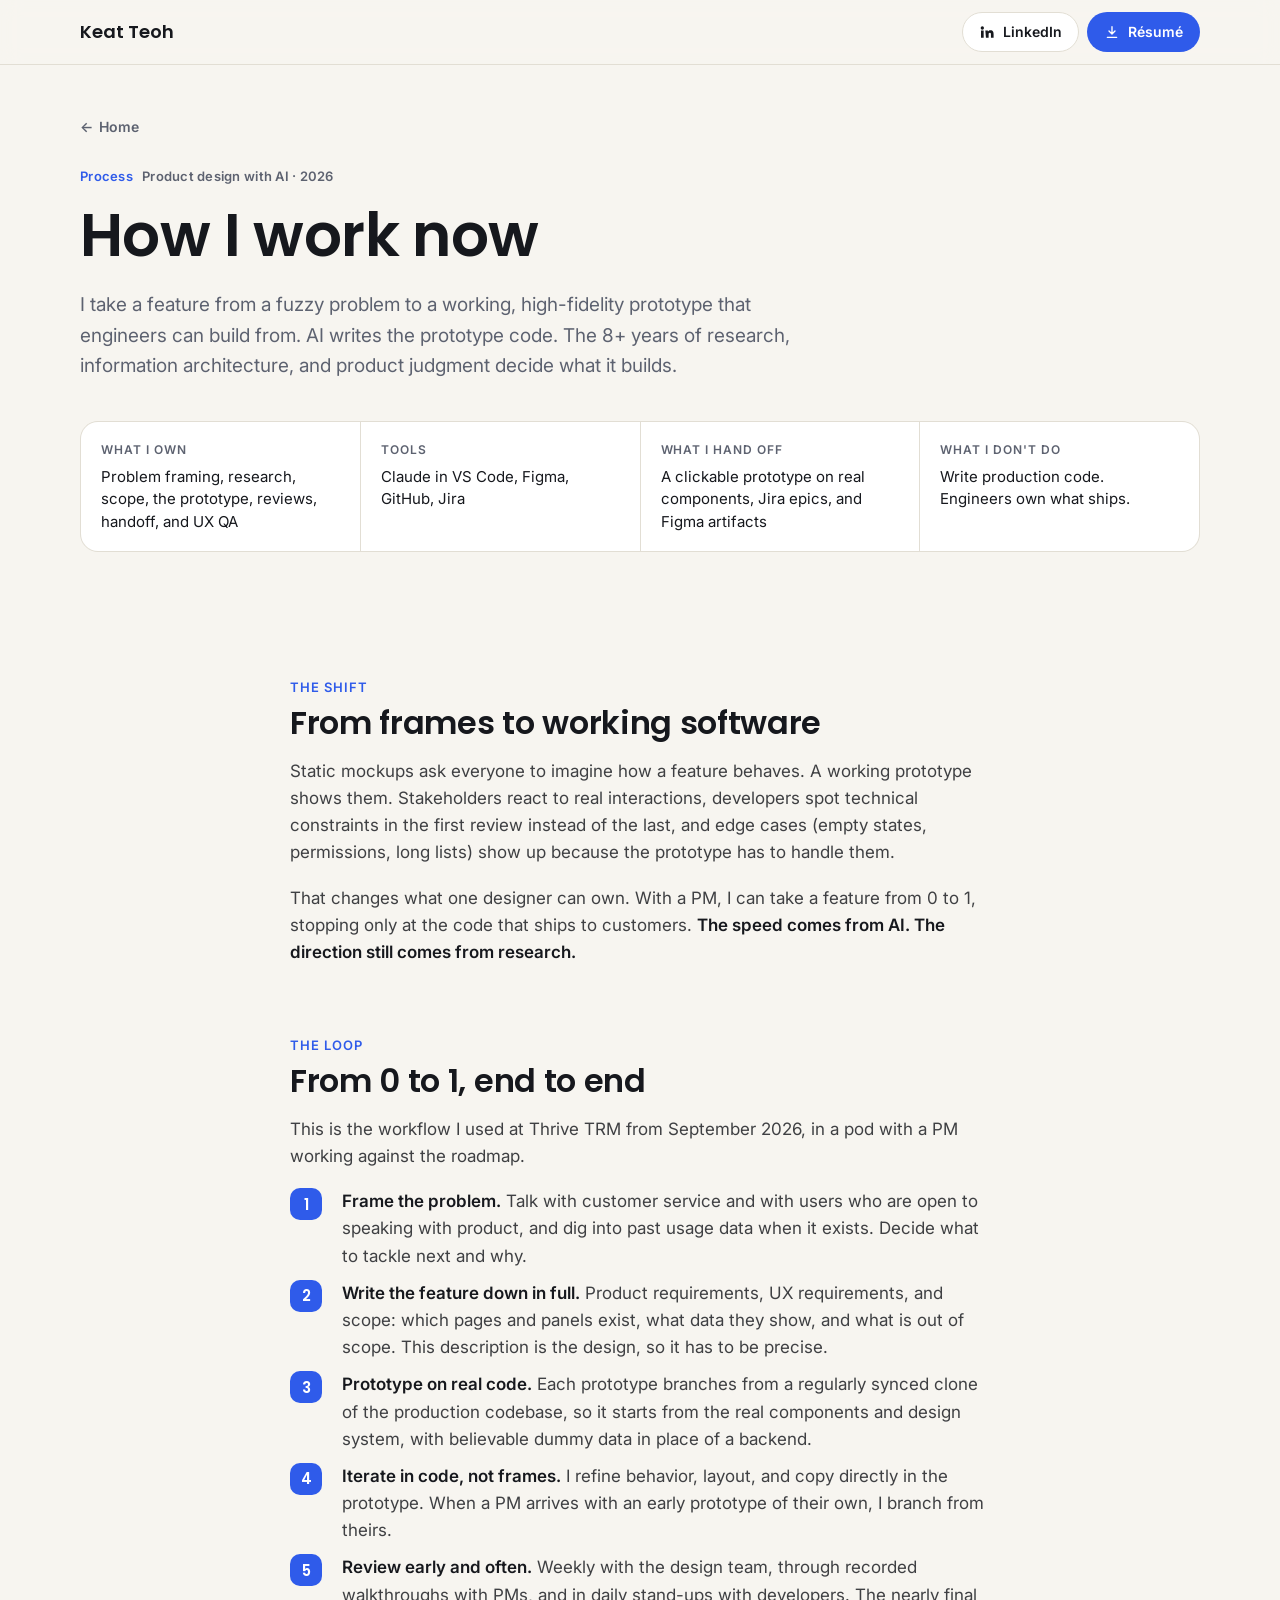
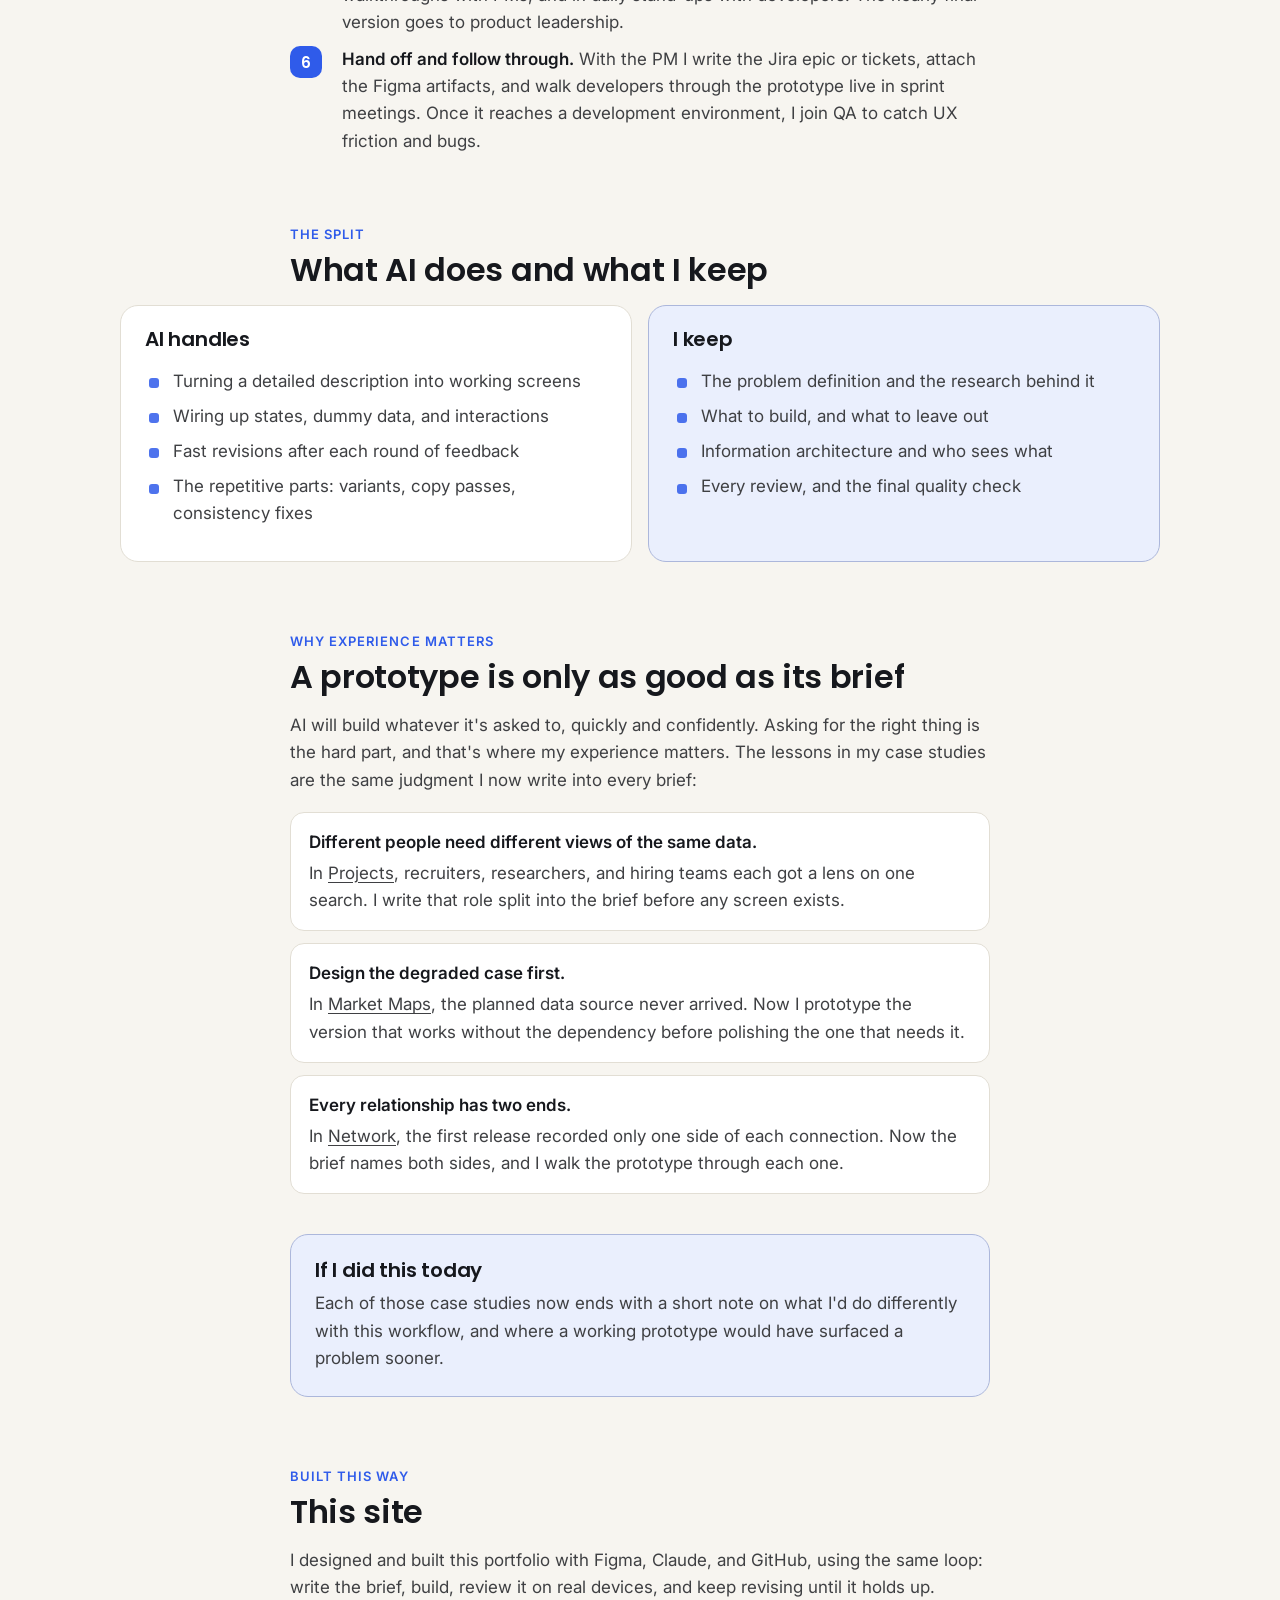
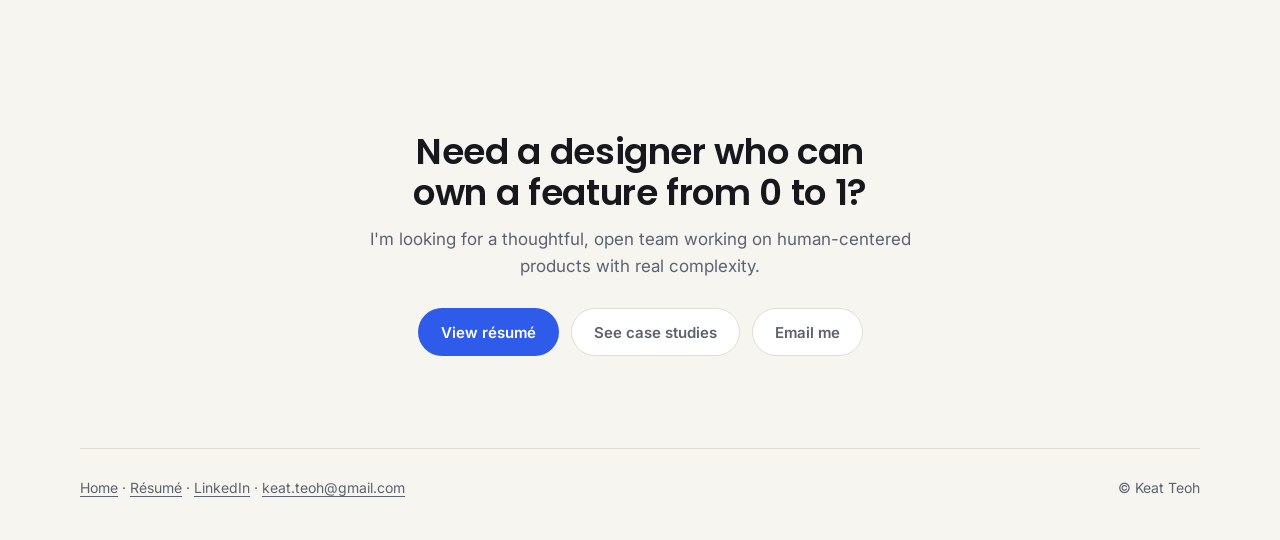
==== how-i-work/index.html @ 64d625db "accessibility fixes" ====
<!doctype html>
<html lang="en">
<head>
  <meta charset="utf-8" />
  <meta name="viewport" content="width=device-width, initial-scale=1" />
  <title>How I work now · Keat Teoh</title>
  <meta name="description" content="How Keat Teoh takes a feature from research to a working, high-fidelity prototype with Claude, backed by 8+ years of design thinking and user research." />
  <meta property="og:image" content="/assets/img/projects/splash.png" />
  <meta name="theme-color" content="#f7f5f0" />
  <link rel="preconnect" href="https://fonts.googleapis.com" />
  <link rel="preconnect" href="https://fonts.gstatic.com" crossorigin />
  <link href="https://fonts.googleapis.com/css2?family=Poppins:wght@500;600;700&family=Inter:wght@400;500;600&display=swap" rel="stylesheet" />
  <link rel="stylesheet" href="/styles.css" />
</head>
<body>
  <a class="skip" href="#main">Skip to content</a>
  <header class="topbar">
    <div class="wrap topbar-inner">
      <a class="logo" href="/">Keat Teoh</a>
      <nav class="quick" aria-label="Résumé and profiles">
        <a class="btn btn-ghost" href="https://www.linkedin.com/in/keato/" target="_blank" rel="noopener">
          <svg aria-hidden="true" viewBox="0 0 24 24" width="16" height="16"><path fill="currentColor" d="M4.98 3.5a2.5 2.5 0 1 1 0 5 2.5 2.5 0 0 1 0-5zM3 9.75h4v11H3zM9.5 9.75h3.8v1.5h.06c.53-1 1.83-2.06 3.77-2.06 4.03 0 4.77 2.65 4.77 6.1v5.46h-4v-4.84c0-1.16-.02-2.64-1.61-2.64-1.61 0-1.86 1.26-1.86 2.56v4.92h-4z"/></svg>
          <span>LinkedIn</span>
        <span class="sr-only"> (opens in new tab)</span></a>
        <a class="btn btn-solid" href="/assets/Keat-Teoh-Resume.pdf" target="_blank" rel="noopener">
          <svg aria-hidden="true" viewBox="0 0 24 24" width="16" height="16"><path fill="none" stroke="currentColor" stroke-width="2" stroke-linecap="round" stroke-linejoin="round" d="M12 4v11m0 0-4.5-4.5M12 15l4.5-4.5M5 20h14"/></svg>
          <span>Résumé</span>
        <span class="sr-only"> (opens in new tab)</span></a>
      </nav>
    </div>
  </header>

  <main id="main">
    <header class="cs-hero wrap">
      <a class="back" href="/"><span aria-hidden="true">←</span> Home</a>
      <p class="meta"><span>Process</span> Product design with AI · 2026</p>
      <h1>How I work now</h1>
      <p class="lede">I take a feature from a fuzzy problem to a working, high-fidelity prototype that engineers can build from. AI writes the prototype code. The 8+ years of research, information architecture, and product judgment decide what it builds.</p>
      <dl class="snapshot">
        <div><dt>What I own</dt><dd>Problem framing, research, scope, the prototype, reviews, handoff, and UX QA</dd></div>
        <div><dt>Tools</dt><dd>Claude in VS Code, Figma, GitHub, Jira</dd></div>
        <div><dt>What I hand off</dt><dd>A clickable prototype on real components, Jira epics, and Figma artifacts</dd></div>
        <div><dt>What I don't do</dt><dd>Write production code. Engineers own what ships.</dd></div>
      </dl>
    </header>

    <article class="cs-body wrap">
      <section>
        <h2><span class="num">The shift</span>From frames to working software</h2>
        <p>Static mockups ask everyone to imagine how a feature behaves. A working prototype shows them. Stakeholders react to real interactions, developers spot technical constraints in the first review instead of the last, and edge cases (empty states, permissions, long lists) show up because the prototype has to handle them.</p>
        <p>That changes what one designer can own. With a PM, I can take a feature from 0 to 1, stopping only at the code that ships to customers. <strong>The speed comes from AI. The direction still comes from research.</strong></p>
      </section>

      <section>
        <h2><span class="num">The loop</span>From 0 to 1, end to end</h2>
        <p>This is the workflow I used at Thrive TRM from September 2026, in a pod with a PM working against the roadmap.</p>
        <ol class="levels">
          <li><span><strong>Frame the problem.</strong> Talk with customer service and with users who are open to speaking with product, and dig into past usage data when it exists. Decide what to tackle next and why.</span></li>
          <li><span><strong>Write the feature down in full.</strong> Product requirements, UX requirements, and scope: which pages and panels exist, what data they show, and what is out of scope. This description is the design, so it has to be precise.</span></li>
          <li><span><strong>Prototype on real code.</strong> Each prototype branches from a regularly synced clone of the production codebase, so it starts from the real components and design system, with believable dummy data in place of a backend.</span></li>
          <li><span><strong>Iterate in code, not frames.</strong> I refine behavior, layout, and copy directly in the prototype. When a PM arrives with an early prototype of their own, I branch from theirs.</span></li>
          <li><span><strong>Review early and often.</strong> Weekly with the design team, through recorded walkthroughs with PMs, and in daily stand-ups with developers. The nearly final version goes to product leadership.</span></li>
          <li><span><strong>Hand off and follow through.</strong> With the PM I write the Jira epic or tickets, attach the Figma artifacts, and walk developers through the prototype live in sprint meetings. Once it reaches a development environment, I join QA to catch UX friction and bugs.</span></li>
        </ol>
      </section>

      <section>
        <h2><span class="num">The split</span>What AI does and what I keep</h2>
        <div class="split wide">
          <div>
            <h3>AI handles</h3>
            <ul class="steps">
              <li>Turning a detailed description into working screens</li>
              <li>Wiring up states, dummy data, and interactions</li>
              <li>Fast revisions after each round of feedback</li>
              <li>The repetitive parts: variants, copy passes, consistency fixes</li>
            </ul>
          </div>
          <div>
            <h3>I keep</h3>
            <ul class="steps">
              <li>The problem definition and the research behind it</li>
              <li>What to build, and what to leave out</li>
              <li>Information architecture and who sees what</li>
              <li>Every review, and the final quality check</li>
            </ul>
          </div>
        </div>
      </section>

      <section>
        <h2><span class="num">Why experience matters</span>A prototype is only as good as its brief</h2>
        <p>AI will build whatever it's asked to, quickly and confidently. Asking for the right thing is the hard part, and that's where my experience matters. The lessons in my case studies are the same judgment I now write into every brief:</p>
        <ul class="points">
          <li><strong>Different people need different views of the same data.</strong>In <a href="/work/projects/">Projects</a>, recruiters, researchers, and hiring teams each got a lens on one search. I write that role split into the brief before any screen exists.</li>
          <li><strong>Design the degraded case first.</strong>In <a href="/work/market-maps/">Market Maps</a>, the planned data source never arrived. Now I prototype the version that works without the dependency before polishing the one that needs it.</li>
          <li><strong>Every relationship has two ends.</strong>In <a href="/work/network/">Network</a>, the first release recorded only one side of each connection. Now the brief names both sides, and I walk the prototype through each one.</li>
        </ul>
        <div class="lesson"><h3>If I did this today</h3><p>Each of those case studies now ends with a short note on what I'd do differently with this workflow, and where a working prototype would have surfaced a problem sooner.</p></div>
      </section>

      <section>
        <h2><span class="num">Built this way</span>This site</h2>
        <p>I designed and built this portfolio with Figma, Claude, and GitHub, using the same loop: write the brief, build, review it on real devices, and keep revising until it holds up.</p>
      </section>
    </article>

    <section class="contact wrap" aria-labelledby="contact-title">
      <h2 id="contact-title">Need a designer who can own a feature from 0 to 1?</h2>
      <p>I'm looking for a thoughtful, open team working on human-centered products with real complexity.</p>
      <p class="hero-actions">
        <a class="btn btn-solid btn-lg" href="/assets/Keat-Teoh-Resume.pdf" target="_blank" rel="noopener">View résumé<span class="sr-only"> (opens in new tab)</span></a>
        <a class="btn btn-ghost btn-lg" href="/#work">See case studies</a>
        <a class="btn btn-ghost btn-lg" href="mailto:keat.teoh@gmail.com">Email me</a>
      </p>
    </section>
  </main>

  <footer class="footer wrap">
    <p><a href="/">Home</a> · <a href="/assets/Keat-Teoh-Resume.pdf" target="_blank" rel="noopener">Résumé<span class="sr-only"> (opens in new tab)</span></a> · <a href="https://www.linkedin.com/in/keato/" target="_blank" rel="noopener">LinkedIn<span class="sr-only"> (opens in new tab)</span></a> · <a href="mailto:keat.teoh@gmail.com">keat.teoh@gmail.com</a></p>
    <p>© Keat Teoh</p>
  </footer>
</body>
</html>
---- styles.css ----
:root {
  --bg: #f7f5f0;
  --surface: #ffffff;
  --fg: #16181d;
  --muted: #5d6270;
  --line: #e2ded4;
  --accent: #2f5bea;
  --accent-ink: #ffffff;
  --live: #1f9d55;
  --radius: 14px;
  --font-display: 'Poppins', system-ui, sans-serif;
  --font-body: 'Inter', system-ui, sans-serif;
}

@media (prefers-color-scheme: dark) {
  :root {
    --bg: #111317;
    --surface: #1a1d23;
    --fg: #f1efe9;
    --muted: #a3a8b4;
    --line: #2c3038;
    --accent: #7c9bff;
    --accent-ink: #0d1020;
    --live: #4ade80;
  }
}

* { box-sizing: border-box; }
html { scroll-behavior: smooth; scroll-padding-top: 80px; }
body {
  margin: 0;
  background: var(--bg);
  color: var(--fg);
  font: 400 17px/1.6 var(--font-body);
  -webkit-font-smoothing: antialiased;
}
img { display: block; max-width: 100%; height: auto; }
a { color: inherit; }
h1, h2, h3 { font-family: var(--font-display); line-height: 1.15; margin: 0; letter-spacing: -0.01em; }

.wrap { width: min(1120px, 100% - 32px); margin-inline: auto; }

.skip { position: absolute; left: -999px; }
.sr-only { position: absolute; width: 1px; height: 1px; padding: 0; margin: -1px; overflow: hidden; clip: rect(0 0 0 0); white-space: nowrap; border: 0; }
.skip:focus { left: 16px; top: 16px; z-index: 10; background: var(--surface); padding: 8px 12px; border-radius: 8px; }

/* Sticky top bar keeps résumé + LinkedIn one tap away */
.topbar {
  position: sticky; top: 0; z-index: 5;
  background: color-mix(in srgb, var(--bg) 88%, transparent);
  backdrop-filter: blur(10px);
  border-bottom: 1px solid var(--line);
}
.topbar-inner { display: flex; align-items: center; justify-content: space-between; height: 64px; }
.logo { font-family: var(--font-display); font-weight: 600; font-size: 18px; text-decoration: none; }
.quick { display: flex; gap: 8px; }

.btn {
  display: inline-flex; align-items: center; gap: 8px;
  height: 40px; padding: 0 16px; border-radius: 999px;
  font: 600 14px/1 var(--font-body); text-decoration: none;
  border: 1.5px solid transparent;
  transition: transform .15s ease, background-color .15s ease, border-color .15s ease;
}
.btn:hover { transform: translateY(-1px); }
.btn-solid { background: var(--accent); color: var(--accent-ink); }
.btn-ghost { border-color: var(--line); background: var(--surface); }
.btn-ghost:hover { border-color: var(--fg); }
.btn-lg { height: 48px; padding: 0 22px; font-size: 15px; }
a:focus-visible { outline: 3px solid var(--accent); outline-offset: 3px; border-radius: 8px; }

/* Hero */
.hero {
  display: grid; grid-template-columns: 1fr 280px; gap: 56px; align-items: center;
  padding: 72px 0 64px;
}
.status { display: inline-flex; align-items: center; gap: 8px; margin: 0 0 20px; font-size: 14px; font-weight: 600; color: var(--muted); }
.dot { width: 8px; height: 8px; border-radius: 50%; background: var(--live); box-shadow: 0 0 0 4px color-mix(in srgb, var(--live) 22%, transparent); }
.hero h1 { font-size: clamp(34px, 5vw, 56px); font-weight: 600; max-width: 16ch; }
.lede { font-size: 19px; color: var(--muted); max-width: 56ch; margin: 20px 0 28px; }
.hero-actions { display: flex; flex-wrap: wrap; align-items: center; gap: 12px; margin: 0; }
.text-link { font-weight: 600; font-size: 15px; margin-left: 4px; text-underline-offset: 4px; }
.portrait { width: 100%; aspect-ratio: 1 / 1; object-fit: cover; border-radius: 24px; transform: rotate(2deg); box-shadow: 0 20px 40px -20px rgba(0,0,0,.35); }

/* Case studies */
.work { padding: 24px 0 40px; }
.section-head { display: flex; justify-content: space-between; align-items: baseline; gap: 16px; flex-wrap: wrap; border-top: 1px solid var(--line); padding-top: 40px; margin-bottom: 32px; }
.section-head h2 { font-size: 28px; font-weight: 600; }
.section-head p { margin: 0; color: var(--muted); font-size: 15px; }

.case {
  display: grid; grid-template-columns: 1.25fr 1fr; gap: 40px; align-items: center;
  padding: 24px; margin-bottom: 24px;
  background: var(--surface); border: 1px solid var(--line); border-radius: 24px;
}
.case:nth-of-type(even) { grid-template-columns: 1fr 1.25fr; }
.case:nth-of-type(even) .case-media { order: 2; }
.case-media { display: block; overflow: hidden; border-radius: var(--radius); background: var(--line); aspect-ratio: 16 / 10; }
.case-media img { width: 100%; height: 100%; object-fit: cover; transition: transform .4s ease; }
.case:hover .case-media img { transform: scale(1.03); }
.case-body { padding: 8px 8px 8px 0; }
.case:nth-of-type(even) .case-body { padding: 8px 0 8px 8px; }
.meta { margin: 0 0 10px; font-size: 13px; font-weight: 600; color: var(--muted); letter-spacing: .02em; }
.meta span { color: var(--accent); margin-right: 6px; }
.case h3 { font-size: 26px; font-weight: 600; }
.case h3 a { text-decoration: none; }
.case h3 a:hover { text-decoration: underline; text-underline-offset: 5px; }
.case-body > p:not(.meta) { color: var(--muted); margin: 12px 0 20px; }
.stat { display: flex; align-items: center; gap: 14px; margin: 0 0 20px; padding: 14px 16px; border-radius: 12px; background: var(--bg); }
.stat dt { font-family: var(--font-display); font-size: 28px; font-weight: 700; color: var(--accent); white-space: nowrap; line-height: 1; }
.stat dd { margin: 0; font-size: 14px; font-weight: 500; line-height: 1.4; }
.more { font-weight: 600; text-decoration: none; }
.more span { display: inline-block; transition: transform .15s ease; }
.more:hover span { transform: translateX(4px); }

/* Contact */
.contact { text-align: center; padding: 64px 0; }
.contact h2 { font-size: clamp(26px, 3.5vw, 36px); font-weight: 600; max-width: 22ch; margin-inline: auto; }
.contact > p { color: var(--muted); margin: 12px auto 28px; max-width: 52ch; }
.contact .hero-actions { justify-content: center; }

.footer { border-top: 1px solid var(--line); padding: 28px 0 40px; font-size: 14px; color: var(--muted); display: flex; justify-content: space-between; flex-wrap: wrap; gap: 8px 24px; }
.footer p { margin: 0; }
.footer a { text-underline-offset: 3px; }

@media (max-width: 860px) {
  .hero { grid-template-columns: 1fr; gap: 32px; padding: 40px 0 48px; }
  .portrait { width: 160px; order: -1; transform: rotate(-3deg); border-radius: 20px; }
  .case, .case:nth-of-type(even) { grid-template-columns: 1fr; gap: 20px; padding: 16px; }
  .case:nth-of-type(even) .case-media { order: 0; }
  .case-body, .case:nth-of-type(even) .case-body { padding: 0 4px 4px; }
  .case h3 { font-size: 22px; }
}

@media (max-width: 480px) {
  body { font-size: 16px; }
  .quick .btn-ghost span { position: absolute; width: 1px; height: 1px; overflow: hidden; clip: rect(0 0 0 0); white-space: nowrap; }
  .quick .btn-ghost { width: 40px; padding: 0; justify-content: center; }
  .lede { font-size: 17px; }
  .hero-actions .btn-lg { flex: 1 1 auto; justify-content: center; }
  .text-link { width: 100%; margin: 4px 0 0; }
}

@media (prefers-reduced-motion: reduce) {
  * { transition: none !important; scroll-behavior: auto !important; }
}

/* ───────────── Case study pages ───────────── */
.cs-hero { padding: 48px 0 32px; }
.back { display: inline-flex; gap: 6px; align-items: center; font-size: 14px; font-weight: 600; color: var(--muted); text-decoration: none; margin-bottom: 28px; }
.back:hover { color: var(--fg); }
.cs-hero .meta { margin-bottom: 14px; }
.cs-hero h1 { font-size: clamp(34px, 5.4vw, 60px); font-weight: 600; max-width: 20ch; }
.cs-hero .lede { margin: 20px 0 0; max-width: 62ch; }

.snapshot { display: grid; grid-template-columns: repeat(auto-fit, minmax(200px, 1fr)); gap: 1px; margin: 40px 0 0; padding: 0; background: var(--line); border: 1px solid var(--line); border-radius: 18px; overflow: hidden; }
.snapshot div { background: var(--surface); padding: 18px 20px; }
.snapshot dt { font-size: 12px; font-weight: 600; letter-spacing: .08em; text-transform: uppercase; color: var(--muted); margin-bottom: 6px; }
.snapshot dd { margin: 0; font-size: 15px; line-height: 1.5; }

.cs-cover { margin: 40px 0 0; border-radius: 24px; overflow: hidden; border: 1px solid var(--line); background: var(--surface); }
.cs-cover img { width: 100%; }

.toc { display: flex; flex-wrap: wrap; gap: 8px; margin: 32px 0 0; padding: 0; list-style: none; }
.toc a { display: inline-block; padding: 8px 14px; border-radius: 999px; border: 1px solid var(--line); background: var(--surface); font-size: 14px; font-weight: 600; text-decoration: none; }
.toc a:hover { border-color: var(--fg); }

/* Reading column: text stays narrow, figures break out wider */
.cs-body { padding: 24px 0 48px; }
.cs-body > * { max-width: 700px; margin-inline: auto; }
.cs-body > .wide { max-width: 1040px; }
.cs-body section { max-width: none; scroll-margin-top: 88px; }
.cs-body section > * { max-width: 700px; margin-inline: auto; }
.cs-body section > .wide { max-width: 1040px; }

.cs-body h2 { font-size: clamp(24px, 3vw, 32px); font-weight: 600; margin-top: 72px; margin-bottom: 16px; }
.cs-body h2 .num { display: block; font-size: 13px; font-weight: 600; letter-spacing: .08em; text-transform: uppercase; color: var(--accent); margin-bottom: 10px; font-family: var(--font-body); }
.cs-body h3 { font-size: 20px; font-weight: 600; margin-top: 40px; margin-bottom: 8px; }
.cs-body p, .cs-body li { color: color-mix(in srgb, var(--fg) 82%, var(--bg)); }
.cs-body p { margin-top: 0; margin-bottom: 18px; }
.cs-body strong { color: var(--fg); font-weight: 600; }
.cs-body a:not(.btn) { text-underline-offset: 3px; }

.quote { margin: 40px auto; padding: 4px 0 4px 24px; border-left: 4px solid var(--accent); font-family: var(--font-display); font-size: clamp(22px, 2.8vw, 28px); font-weight: 500; line-height: 1.3; color: var(--fg); }
.quote p { color: inherit !important; margin: 0 !important; }

.points { list-style: none; padding: 0; display: grid; gap: 12px; margin-bottom: 28px; }
.points li { padding: 16px 18px; border: 1px solid var(--line); border-radius: 14px; background: var(--surface); }
.points li strong { display: block; margin-bottom: 4px; }

.steps { list-style: none; padding: 0; margin-bottom: 28px; display: grid; gap: 8px; }
.steps li { position: relative; padding-left: 28px; }
.steps li::before { content: ""; position: absolute; left: 4px; top: .62em; width: 10px; height: 10px; border-radius: 3px; background: var(--accent); opacity: .85; }

.levels { list-style: none; padding: 0; counter-reset: lvl; display: grid; gap: 10px; margin-bottom: 28px; }
.levels li { counter-increment: lvl; display: grid; grid-template-columns: 40px 1fr; gap: 12px; align-items: start; }
.levels li::before { content: counter(lvl); display: grid; place-items: center; width: 32px; height: 32px; border-radius: 10px; background: var(--accent); color: var(--accent-ink); font: 600 15px var(--font-display); }

/* Figures */
.fig { margin: 36px auto; }
.fig img { margin-inline: auto; border-radius: 14px; border: 1px solid var(--line); background: #fff; cursor: zoom-in; }
.fig figcaption { margin-top: 12px; font-size: 14px; line-height: 1.5; color: var(--muted); text-align: center; max-width: 64ch; margin-inline: auto; }
.fig figcaption strong { display: block; color: var(--fg); font-size: 15px; margin-bottom: 2px; }
.fig-grid { display: grid; grid-template-columns: repeat(2, minmax(0, 1fr)); gap: 20px; margin: 36px auto; }
.fig-grid .fig { margin: 0; }
.fig-grid.three { grid-template-columns: repeat(3, minmax(0, 1fr)); }

/* Outcomes */
.outcomes { display: grid; grid-template-columns: repeat(auto-fit, minmax(220px, 1fr)); gap: 16px; margin: 8px auto 28px; }
.outcomes > div { padding: 20px; border-radius: 18px; background: var(--surface); border: 1px solid var(--line); }
.outcomes b { display: block; font-family: var(--font-display); font-size: 30px; font-weight: 700; color: var(--accent); line-height: 1.1; margin-bottom: 8px; }
.outcomes span { font-size: 15px; line-height: 1.5; }

.lesson { margin: 40px auto; padding: 24px; border-radius: 18px; background: color-mix(in srgb, var(--accent) 10%, var(--surface)); border: 1px solid color-mix(in srgb, var(--accent) 30%, var(--line)); }
.lesson h3 { margin-top: 0; }
.lesson p:last-child, .lesson ul:last-child { margin-bottom: 0; }

/* Next case study */
.next { border-top: 1px solid var(--line); padding: 48px 0 16px; }
.next-label { font-size: 13px; font-weight: 600; letter-spacing: .08em; text-transform: uppercase; color: var(--muted); margin: 0 0 16px; }
.next-card { display: grid; grid-template-columns: 1fr 1.1fr; gap: 32px; align-items: center; padding: 20px; border: 1px solid var(--line); border-radius: 24px; background: var(--surface); text-decoration: none; }
.next-card img { border-radius: 14px; aspect-ratio: 16 / 9; object-fit: cover; width: 100%; }
.next-card h2 { font-size: clamp(22px, 3vw, 30px); font-weight: 600; margin: 6px 0 10px; }
.next-card p { margin: 0; color: var(--muted); }
.next-card .more { display: inline-block; margin-top: 16px; }
.next-card:hover .more span { transform: translateX(4px); }

/* Lightbox */
.lightbox { border: 0; padding: 0; background: transparent; max-width: 96vw; max-height: 94vh; }
.lightbox::backdrop { background: rgba(10, 12, 16, .86); }
.lightbox img { max-width: 96vw; max-height: 94vh; width: auto; border-radius: 10px; background: #fff; }
.lightbox button { position: fixed; top: 16px; right: 16px; width: 44px; height: 44px; border-radius: 50%; border: 0; background: #fff; color: #111; font-size: 22px; cursor: pointer; }

@media (max-width: 860px) {
  .cs-hero { padding: 28px 0 16px; }
  .fig-grid, .fig-grid.three { grid-template-columns: 1fr; }
  .next-card { grid-template-columns: 1fr; gap: 16px; padding: 14px; }
  .cs-body h2 { margin-top: 56px; }
}

/* Data tables (case studies) */
.table-wrap { margin: 32px auto; }
.table-box { background: var(--surface); border: 1px solid var(--line); border-radius: 16px; overflow: hidden; }
.table-wrap figcaption { margin-top: 12px; font-size: 14px; color: var(--muted); text-align: center; }
.data { width: 100%; border-collapse: collapse; font-size: 15px; line-height: 1.5; }
.data th, .data td { padding: 14px 16px; text-align: left; vertical-align: top; border-bottom: 1px solid var(--line); }
.data tbody tr:last-child > * { border-bottom: 0; }
.data thead th { background: var(--accent); color: var(--accent-ink); font: 600 13px/1.3 var(--font-body); letter-spacing: .04em; text-transform: uppercase; border-bottom: 0; }
.data tbody th { font-weight: 600; color: var(--fg); width: 22%; }
.data tbody td { color: color-mix(in srgb, var(--fg) 82%, var(--bg)); }
.data tbody tr:nth-child(even) > * { background: color-mix(in srgb, var(--accent) 5%, var(--surface)); }
.data tbody tr:hover > * { background: color-mix(in srgb, var(--accent) 10%, var(--surface)); }

/* Phones: each row becomes a labelled card */
@media (max-width: 640px) {
  .data, .data tbody, .data tr, .data th, .data td { display: block; width: 100%; }
  .table-box { border: 0; background: transparent; border-radius: 0; overflow: visible; }
  .table-wrap { display: flex; flex-direction: column; }
  .data thead { position: absolute; width: 1px; height: 1px; overflow: hidden; clip: rect(0 0 0 0); }
  .table-wrap figcaption { order: -1; margin: 0 0 10px; text-align: left; }
  .data tbody tr { margin-bottom: 12px; border: 1px solid var(--line); border-radius: 14px; overflow: hidden; background: var(--surface); }
  .data tbody tr > *, .data tbody tr:nth-child(even) > *, .data tbody tr:hover > * { background: transparent; }
  .data tbody th { width: auto; padding: 12px 16px; background: var(--accent) !important; color: var(--accent-ink); }
  .data tbody td { padding: 10px 16px; border-bottom: 1px solid var(--line); }
  .data tbody tr > td:last-child { border-bottom: 0; }
  .data td::before { content: attr(data-label); display: block; font-size: 12px; font-weight: 600; letter-spacing: .06em; text-transform: uppercase; color: var(--muted); margin-bottom: 2px; }
  .data td[data-label=""]::before { display: none; }
}

/* How I work now */
.split { display: grid; grid-template-columns: repeat(2, minmax(0, 1fr)); gap: 16px; margin: 8px auto 28px; }
.split > div { padding: 22px 24px 6px; border-radius: 18px; background: var(--surface); border: 1px solid var(--line); }
.split > div:last-child { background: color-mix(in srgb, var(--accent) 10%, var(--surface)); border-color: color-mix(in srgb, var(--accent) 30%, var(--line)); }
.split h3 { margin-top: 0; }

.today { margin: 40px auto; padding: 22px 24px; border-radius: 18px; border: 1.5px dashed color-mix(in srgb, var(--accent) 55%, var(--line)); background: var(--surface); }
.today .kicker { margin: 0 0 8px; font-size: 13px; font-weight: 600; letter-spacing: .08em; text-transform: uppercase; color: var(--accent); }
.today p:last-child { margin-bottom: 0; }
.today .more { font-size: 15px; }

/* Homepage band */
.now { display: grid; grid-template-columns: 1fr auto; gap: 24px; align-items: center; margin-bottom: 40px; padding: 28px 32px; border-radius: 24px; background: color-mix(in srgb, var(--accent) 10%, var(--surface)); border: 1px solid color-mix(in srgb, var(--accent) 30%, var(--line)); }
.now h2 { font-size: clamp(22px, 2.6vw, 28px); font-weight: 600; margin-bottom: 8px; }
.now p { margin: 0; color: var(--muted); max-width: 62ch; }

@media (max-width: 860px) {
  .split { grid-template-columns: 1fr; }
  .now { grid-template-columns: 1fr; padding: 22px 20px; }
}
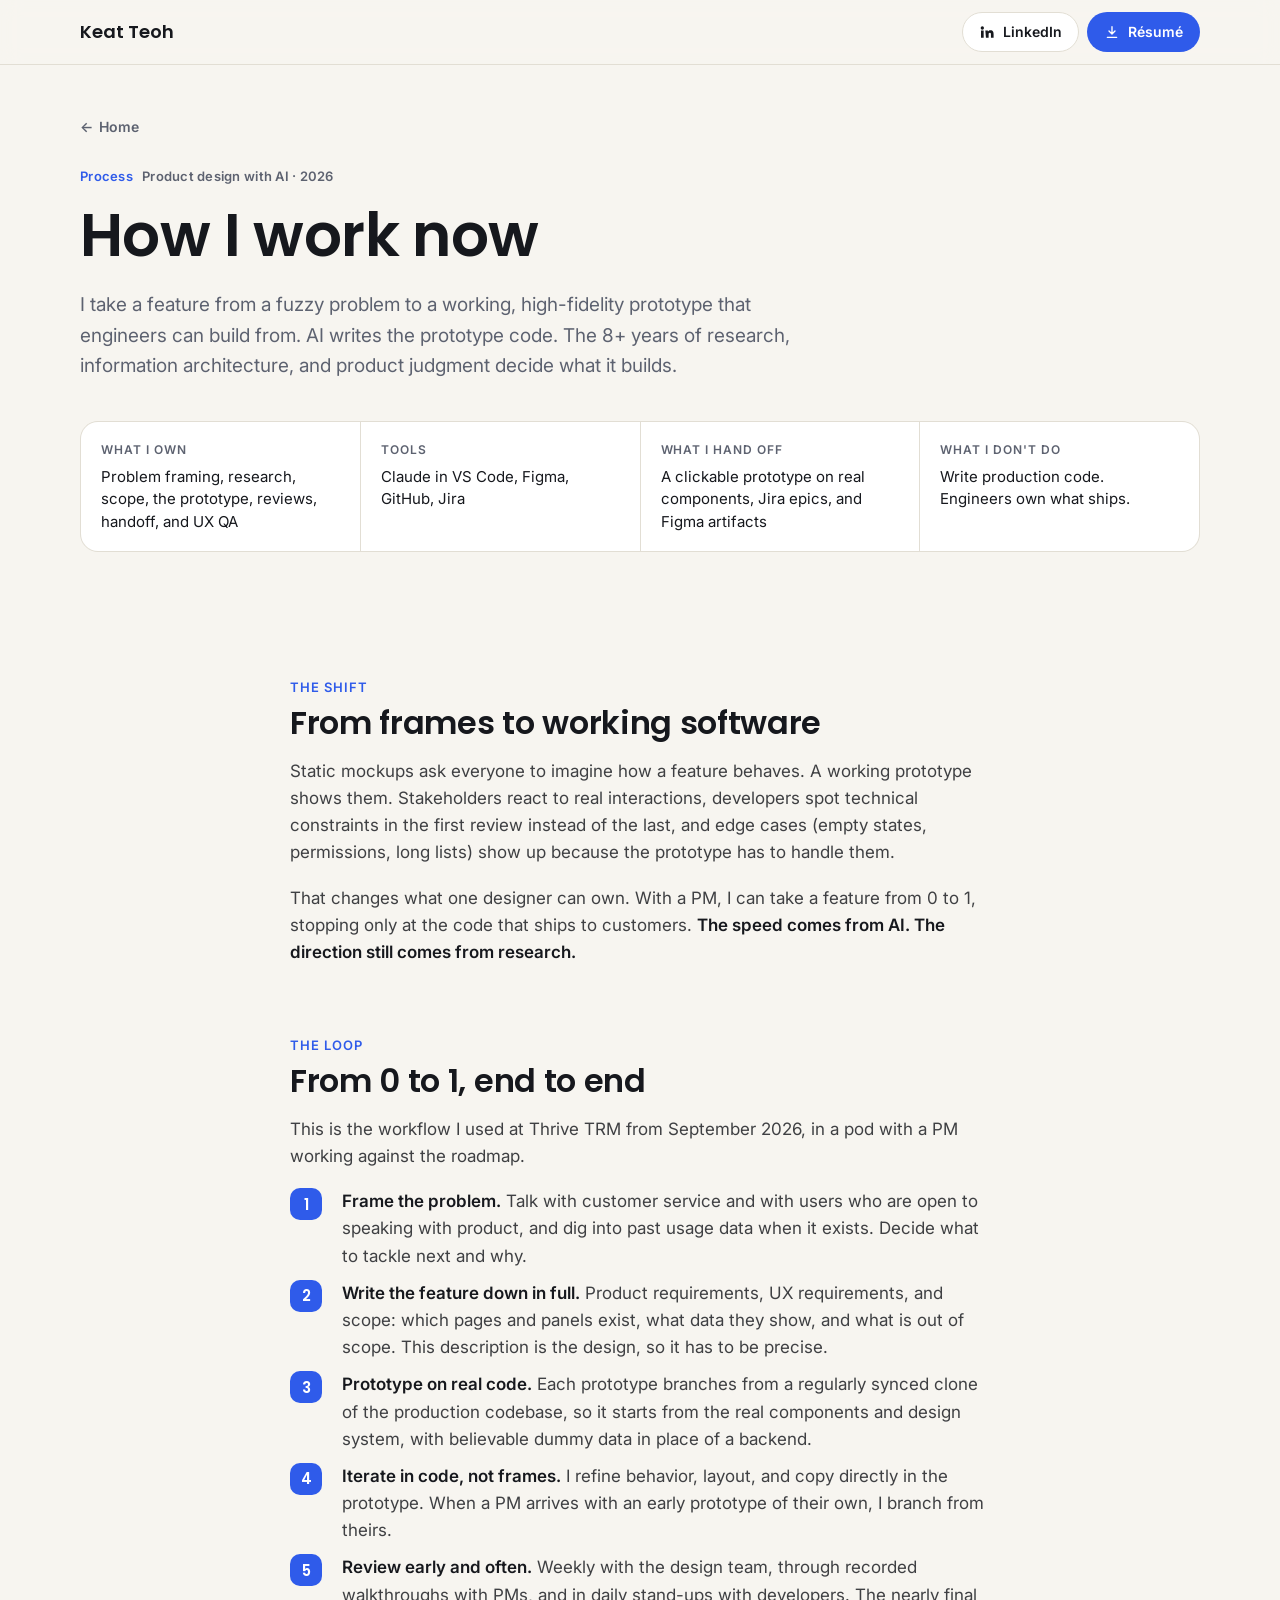
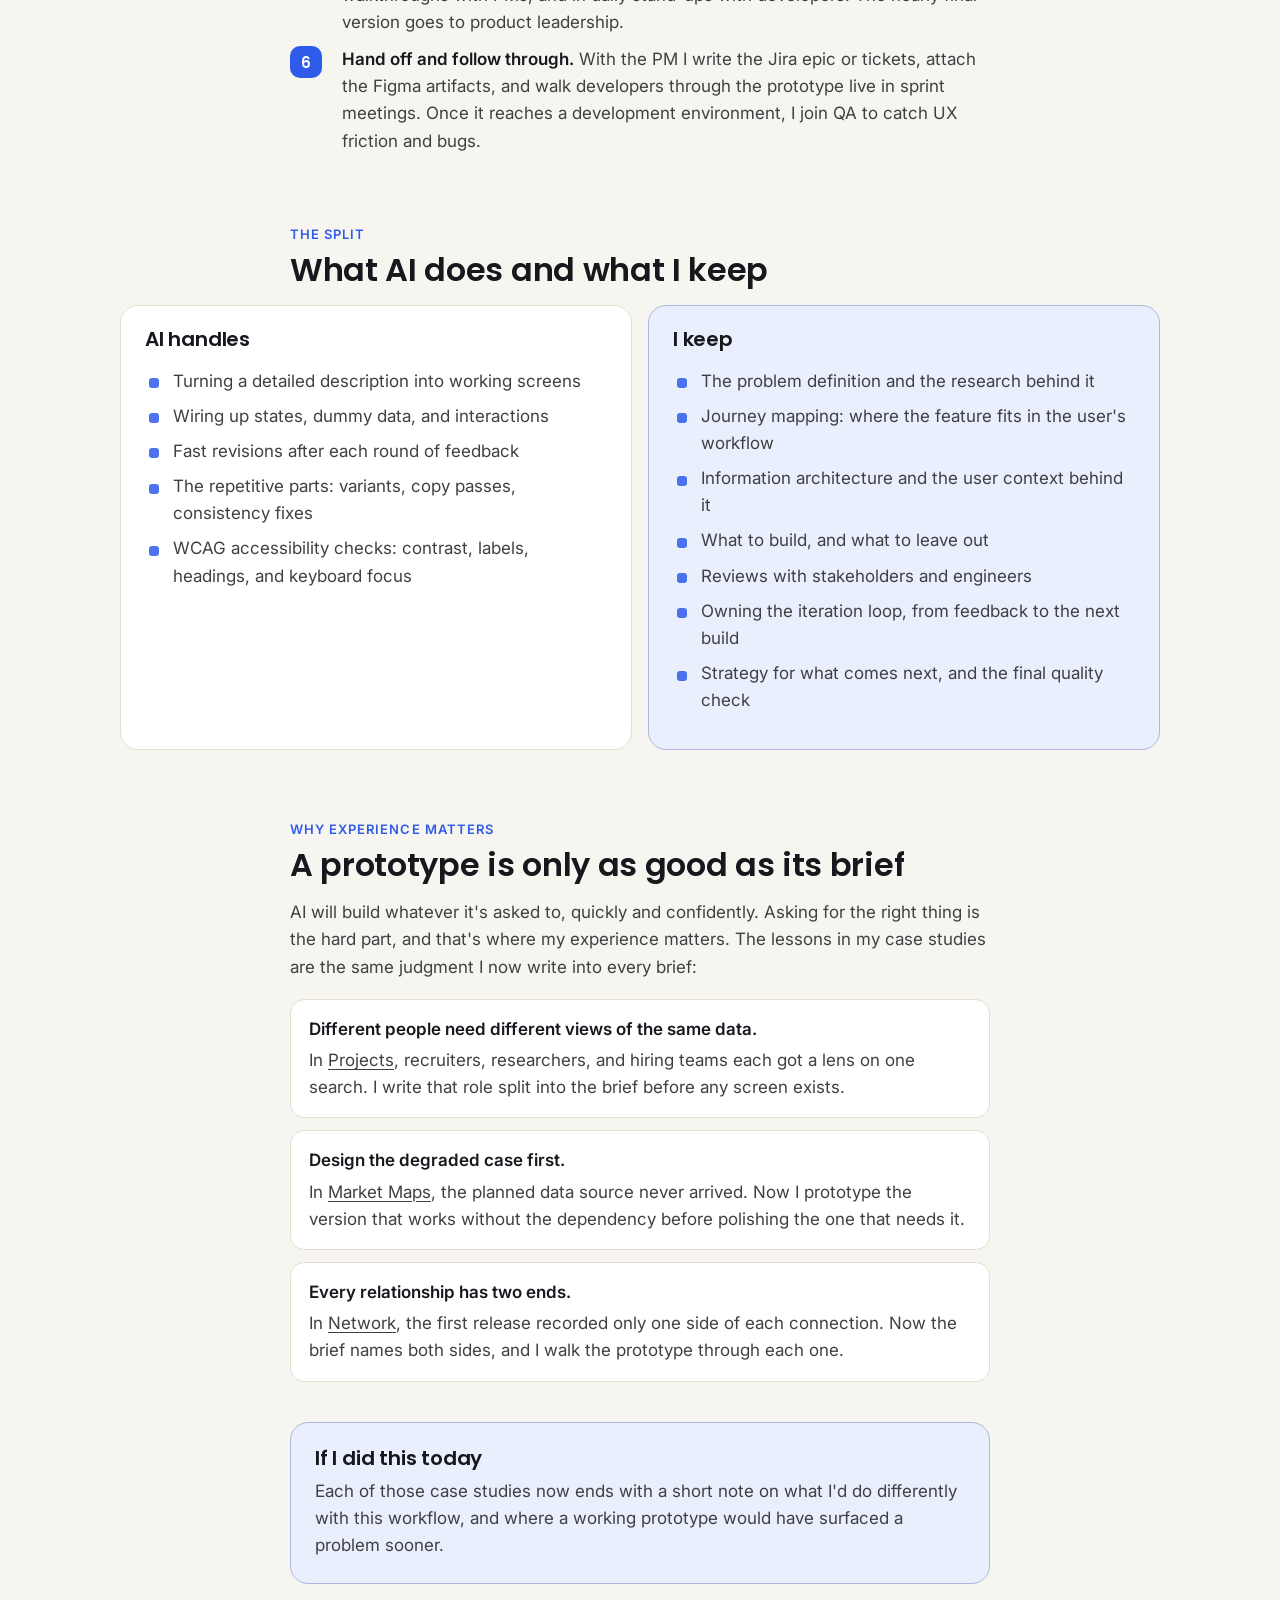
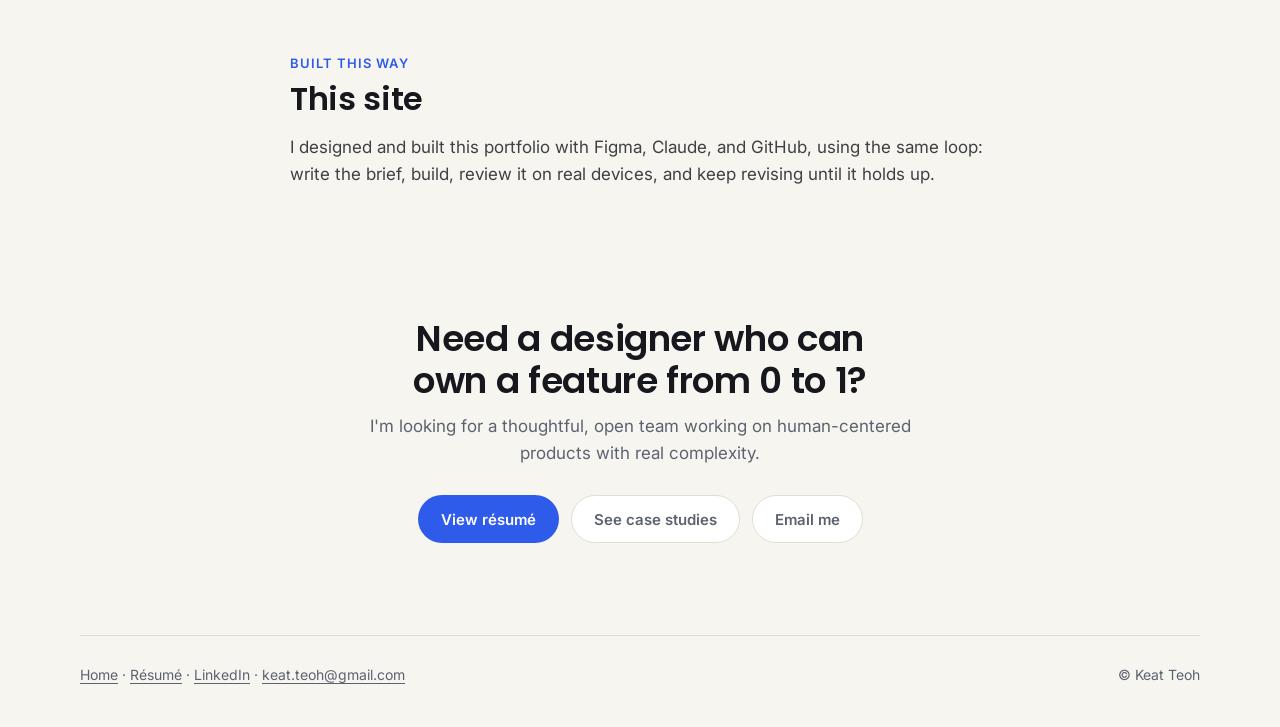
==== commit f8d0f3f3: "how I work now: expand I keep" ====
--- a/how-i-work/index.html
+++ b/how-i-work/index.html
@@ -74,15 +74,19 @@
               <li>Wiring up states, dummy data, and interactions</li>
               <li>Fast revisions after each round of feedback</li>
               <li>The repetitive parts: variants, copy passes, consistency fixes</li>
+              <li>WCAG accessibility checks: contrast, labels, headings, and keyboard focus</li>
             </ul>
           </div>
           <div>
             <h3>I keep</h3>
             <ul class="steps">
               <li>The problem definition and the research behind it</li>
+              <li>Journey mapping: where the feature fits in the user's workflow</li>
+              <li>Information architecture and the user context behind it</li>
               <li>What to build, and what to leave out</li>
-              <li>Information architecture and who sees what</li>
-              <li>Every review, and the final quality check</li>
+              <li>Reviews with stakeholders and engineers</li>
+              <li>Owning the iteration loop, from feedback to the next build</li>
+              <li>Strategy for what comes next, and the final quality check</li>
             </ul>
           </div>
         </div>
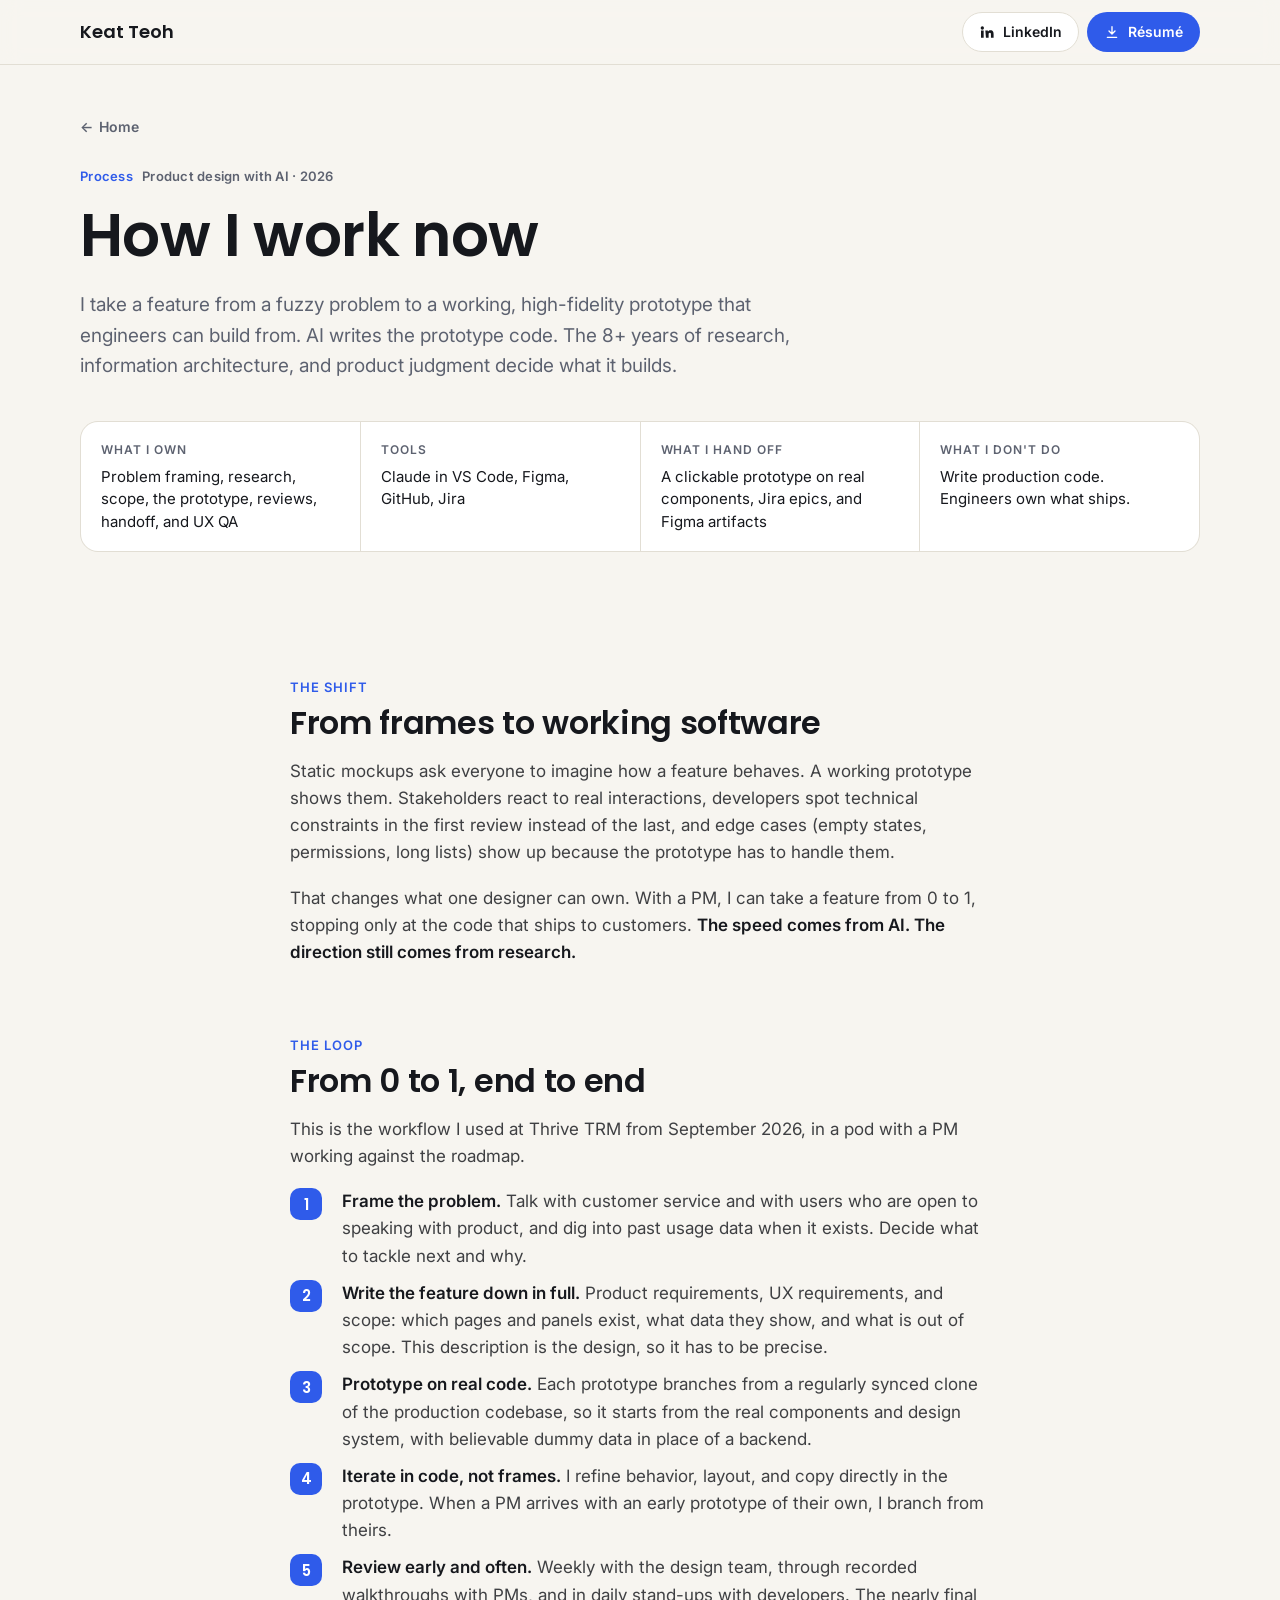
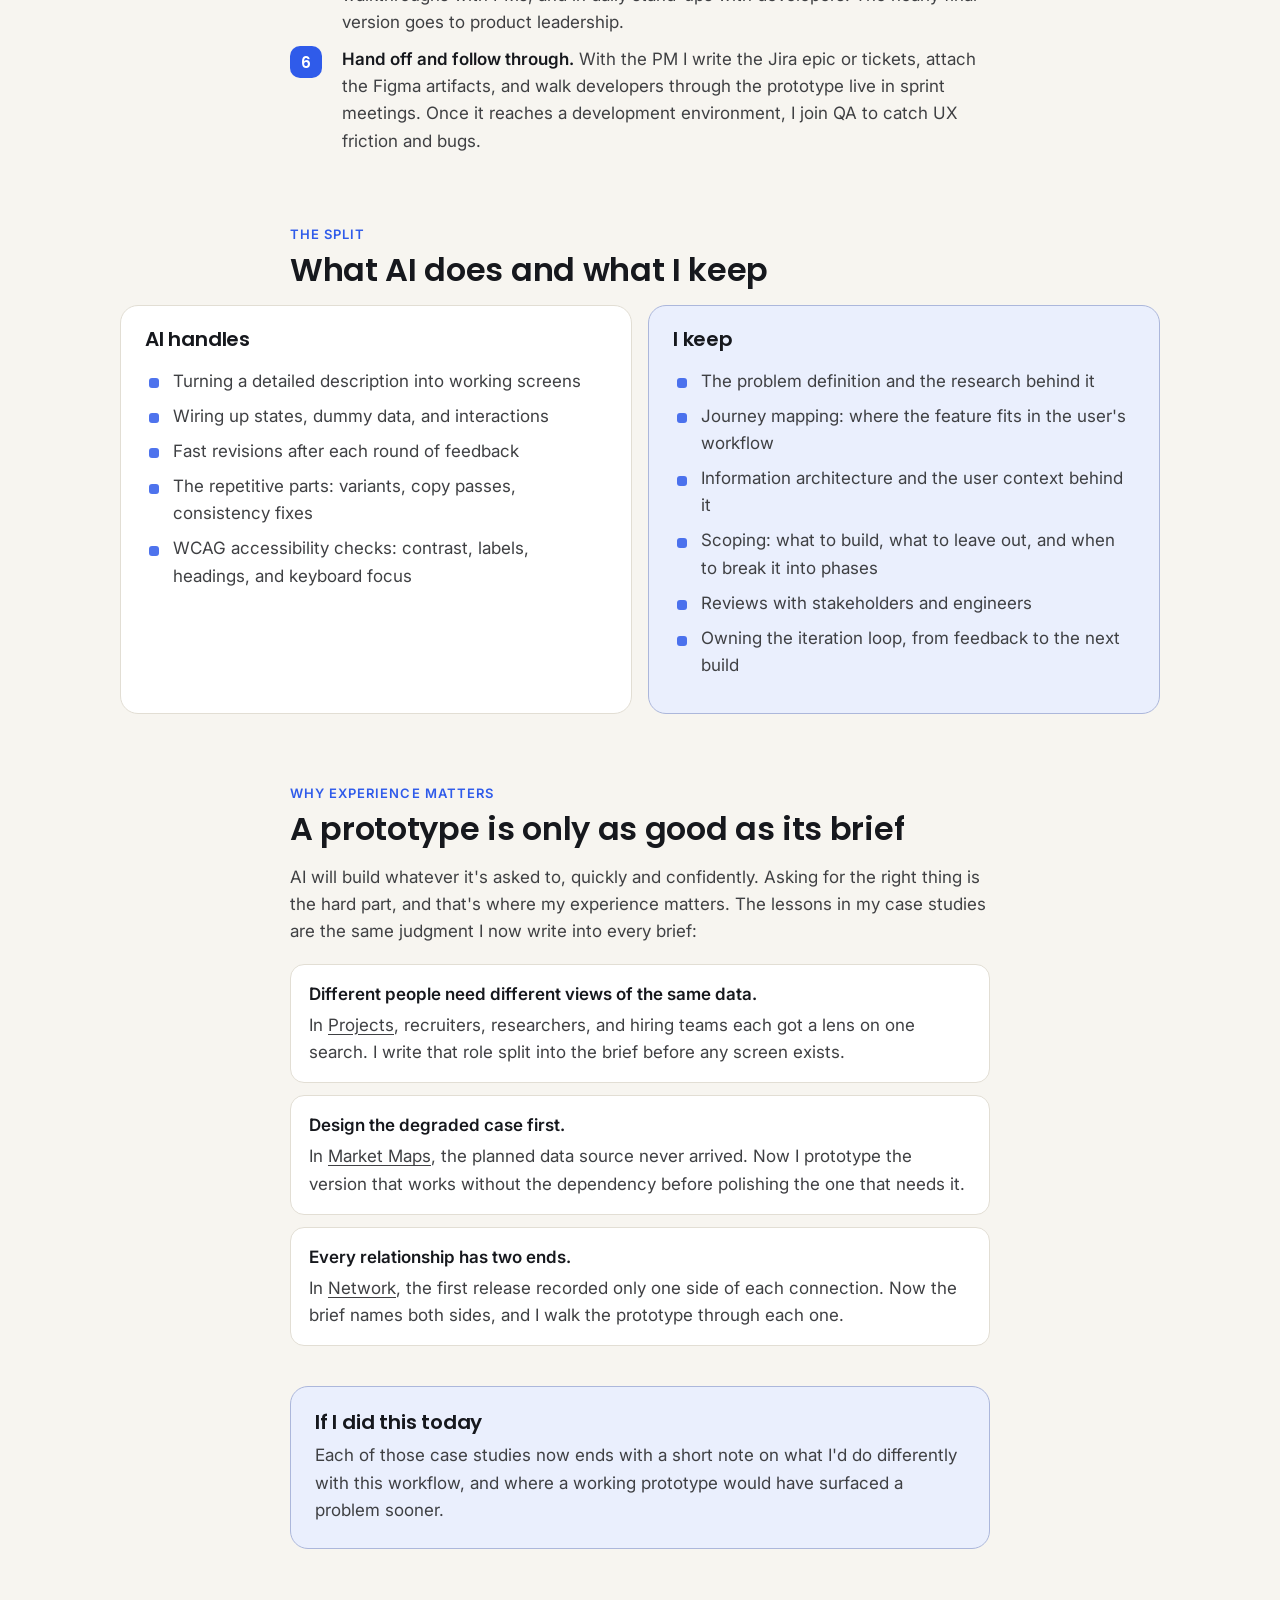
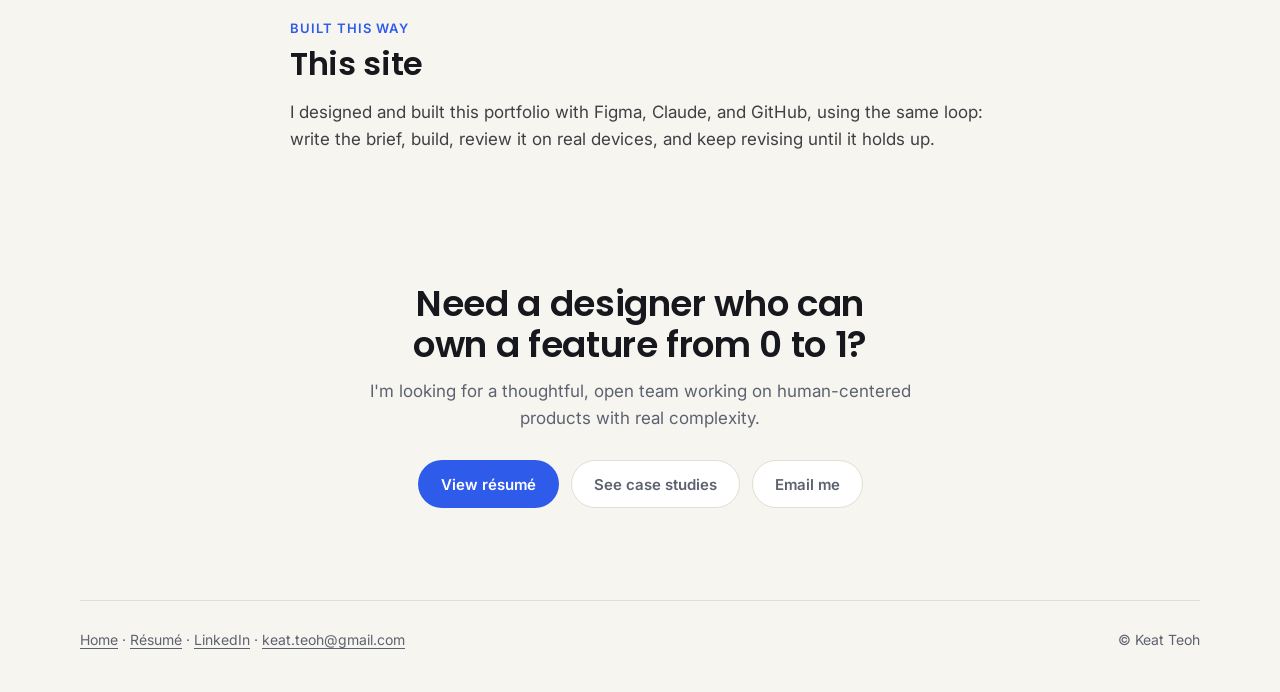
==== commit d725a2ea: "how I work now: trim I keep" ====
--- a/how-i-work/index.html
+++ b/how-i-work/index.html
@@ -83,10 +83,9 @@
               <li>The problem definition and the research behind it</li>
               <li>Journey mapping: where the feature fits in the user's workflow</li>
               <li>Information architecture and the user context behind it</li>
-              <li>What to build, and what to leave out</li>
+              <li>Scoping: what to build, what to leave out, and when to break it into phases</li>
               <li>Reviews with stakeholders and engineers</li>
               <li>Owning the iteration loop, from feedback to the next build</li>
-              <li>Strategy for what comes next, and the final quality check</li>
             </ul>
           </div>
         </div>
